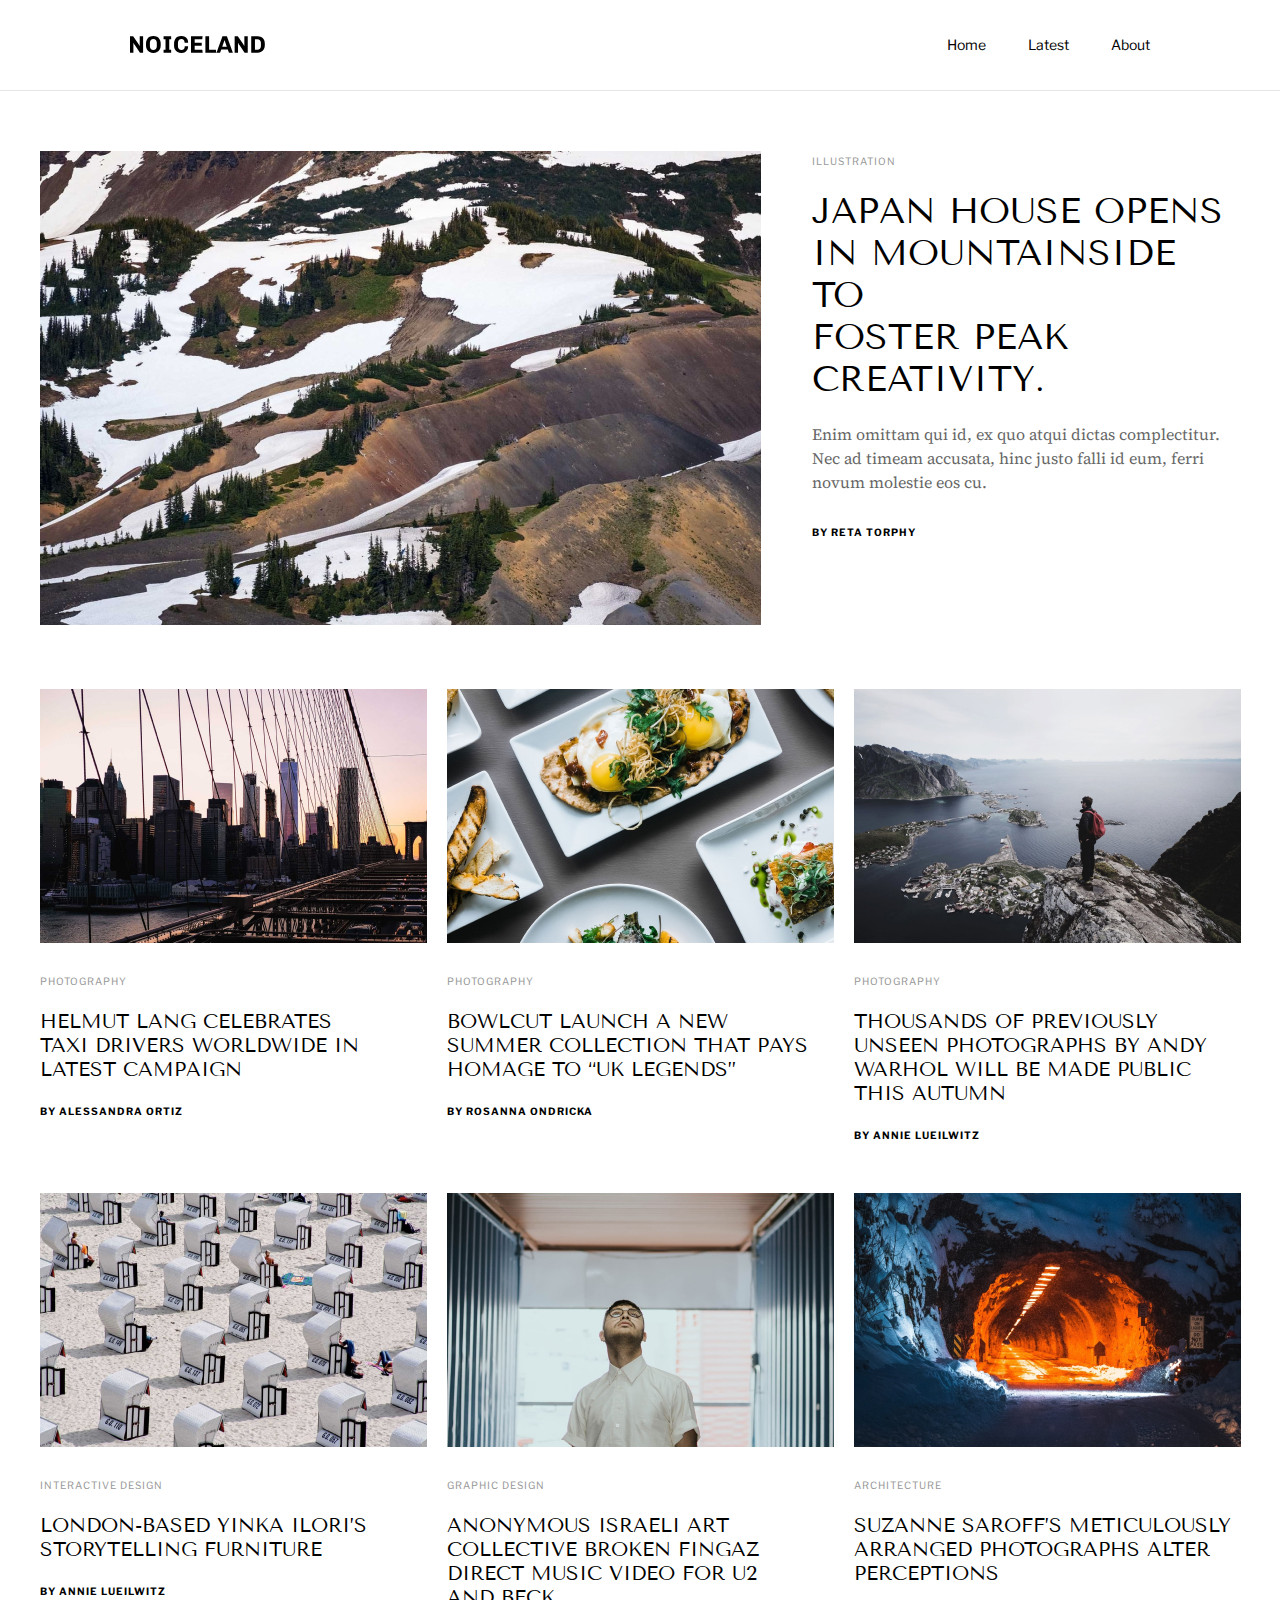
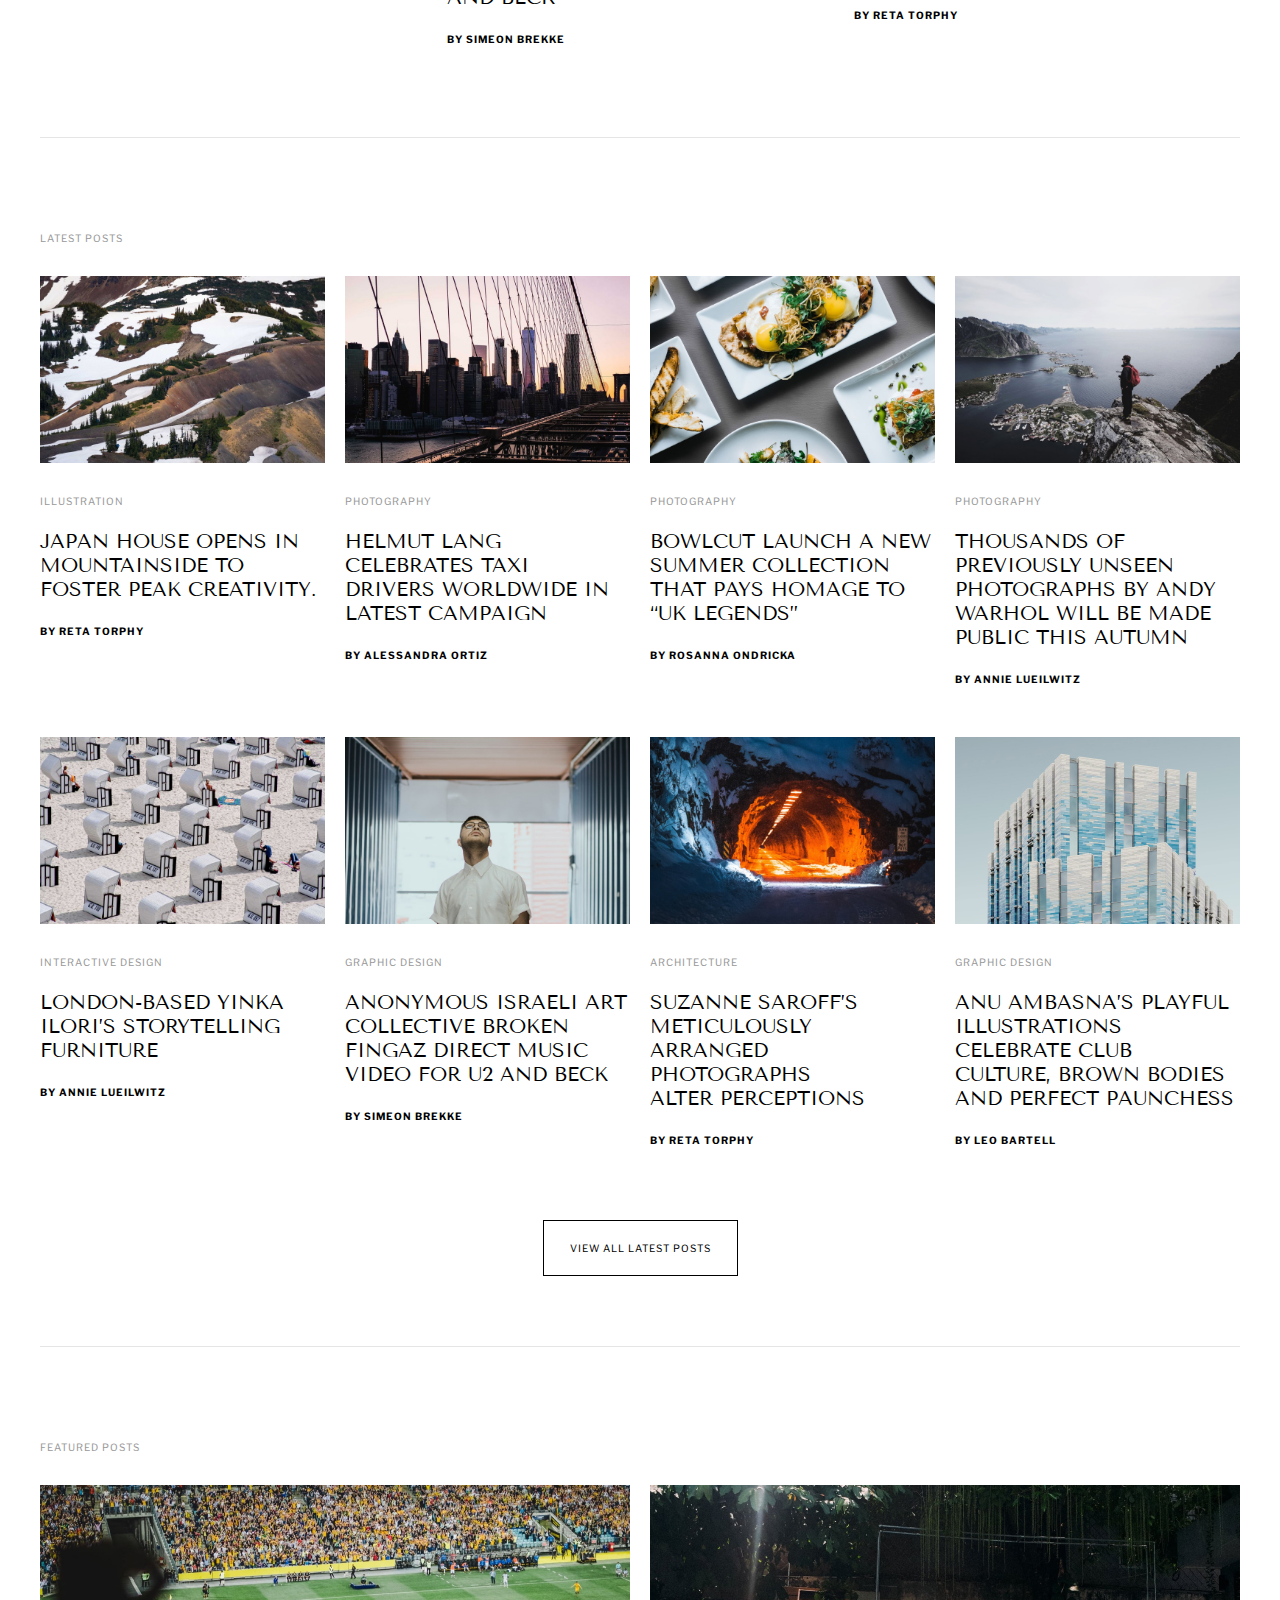
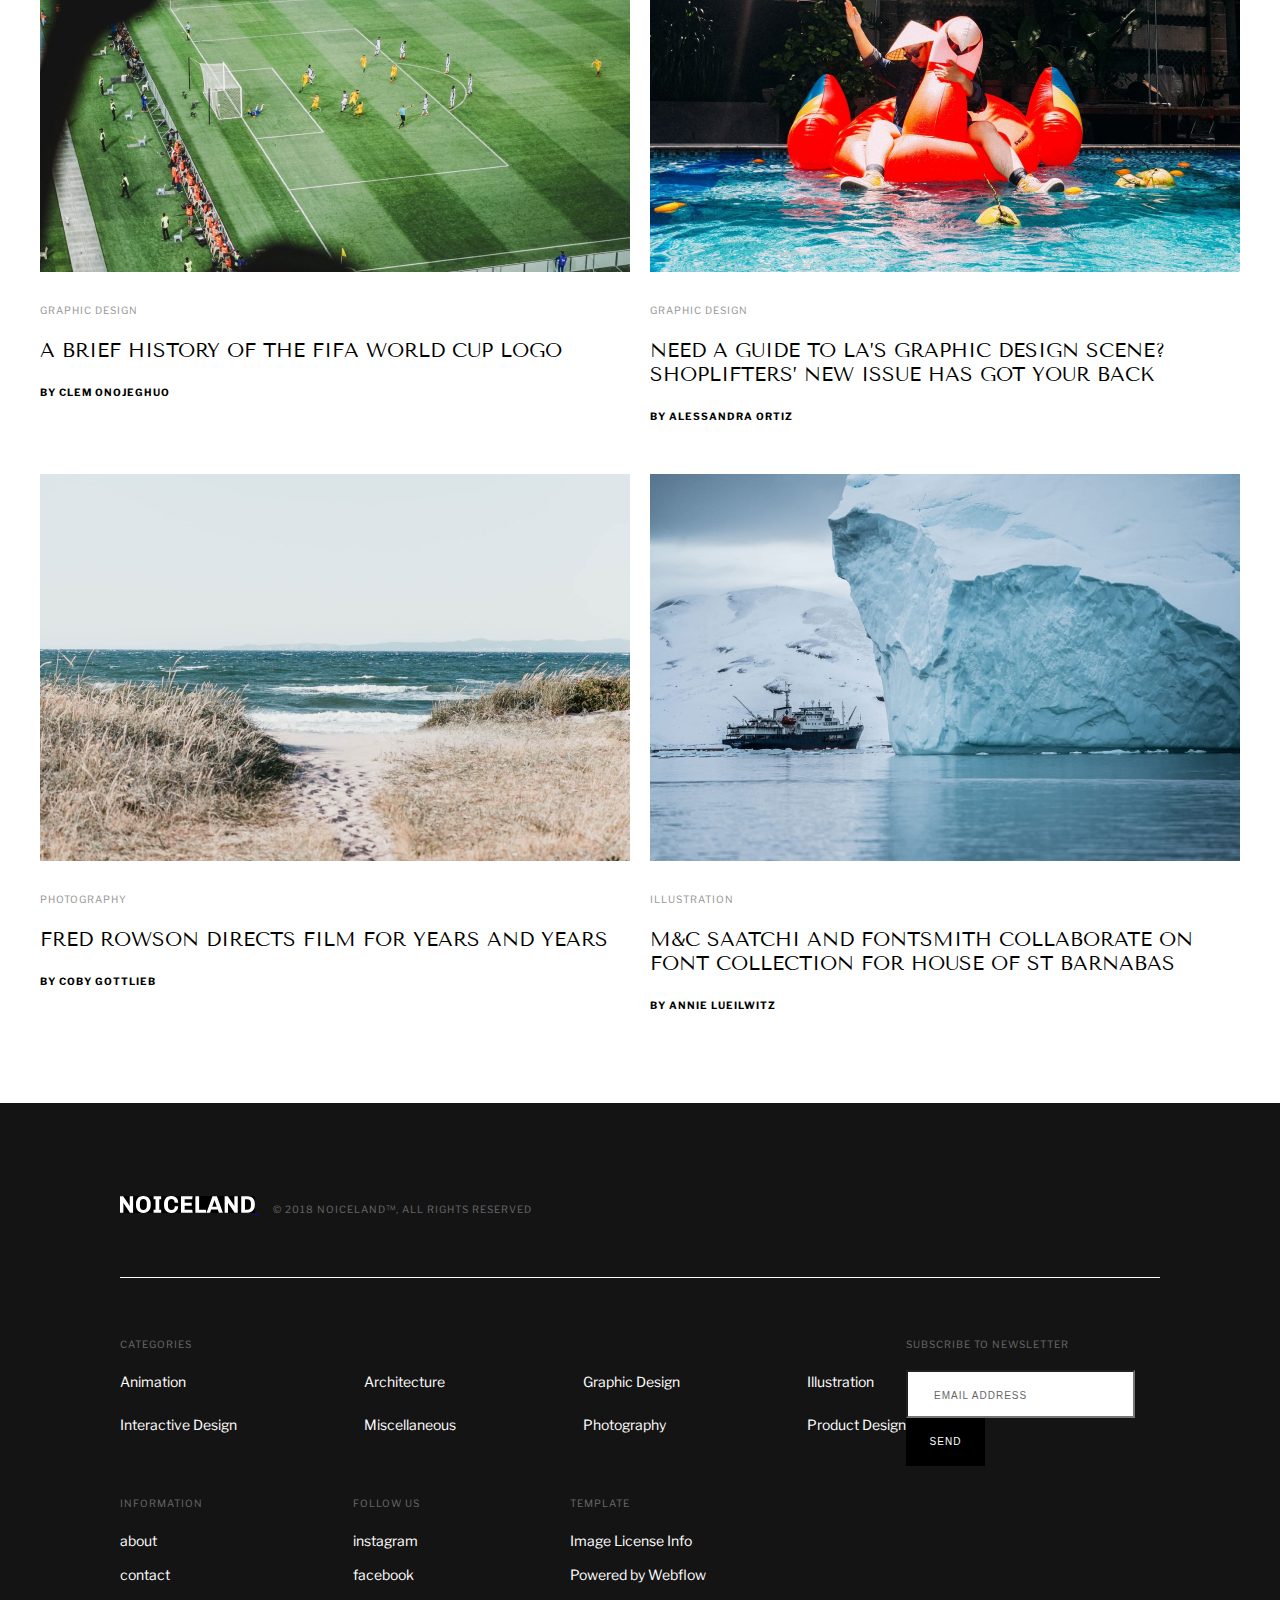
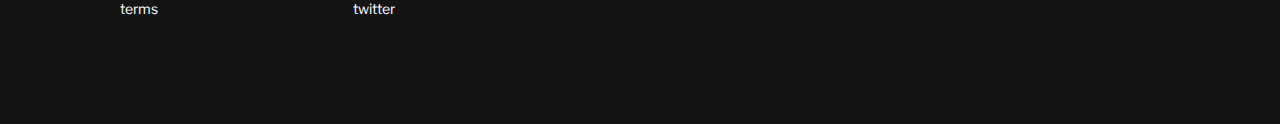
==== DZ11_Noiseland/index.html @ 4c225fac "first_commit" ====
<!DOCTYPE html>
<html lang="en">

<head>
    <meta charset="UTF-8">
    <meta http-equiv="X-UA-Compatible" content="IE=edge">
    <meta name="viewport" content="width=device-width, initial-scale=1.0">
    <link rel="stylesheet" href="styles.css">
    <link rel="icon" href="img/favicon.png" type="image/x icon">
    <title>Noiceland</title>
</head>

<body>
    <div class="container">
        <div class="header">
            <div class="logo">
                <a href="#">
                    <svg width="135" height="17" viewBox="0 0 135 17" fill="none" xmlns="http://www.w3.org/2000/svg">
                        <path d="M1585 -37H-295V5087H1585V-37Z" fill="white" />
                        <mask id="mask0_1_8" style="mask-type:alpha" maskUnits="userSpaceOnUse" x="0" y="-7" width="136"
                            height="30">
                            <path d="M136 -7H0V23H136V-7Z" fill="white" />
                        </mask>
                        <g mask="url(#mask0_1_8)">
                            <path id="color" fill-rule="evenodd" clip-rule="evenodd"
                                d="M4.8 9.12C4.624 8.864 4.384 8.484 4.08 7.98C3.776 7.476 3.576 7.144 3.48 6.984L3.384 7.056V16.704H0V0.24H3.144L8.328 7.872L9.048 9C9.304 9.448 9.504 9.776 9.648 9.984L9.72 9.912V0.24H13.104V16.704H9.96L4.8 9.12ZM30.696 9.648C30.696 11.152 30.368 12.456 29.712 13.56C29.056 14.664 28.172 15.504 27.06 16.08C25.948 16.656 24.712 16.944 23.352 16.944C21.992 16.944 20.756 16.656 19.644 16.08C18.532 15.504 17.648 14.664 16.992 13.56C16.336 12.456 16.008 11.152 16.008 9.648V7.296C16.008 5.79199 16.336 4.48801 16.992 3.384C17.648 2.27999 18.532 1.44 19.644 0.864C20.756 0.287997 21.992 0 23.352 0C24.712 0 25.948 0.287997 27.06 0.864C28.172 1.44 29.056 2.27999 29.712 3.384C30.368 4.48801 30.696 5.79199 30.696 7.296V9.648ZM26.808 6.768C26.808 5.55199 26.488 4.612 25.848 3.948C25.208 3.284 24.376 2.952 23.352 2.952C22.328 2.952 21.496 3.284 20.856 3.948C20.216 4.612 19.896 5.55199 19.896 6.768V10.176C19.896 11.392 20.216 12.332 20.856 12.996C21.496 13.66 22.328 13.992 23.352 13.992C24.376 13.992 25.208 13.66 25.848 12.996C26.488 12.332 26.808 11.392 26.808 10.176V6.768ZM33.576 0.24H41.16V3.192H39.24V13.752H41.16V16.704H33.576V13.752H35.52V3.192H33.576V0.24ZM47.952 10.176C47.952 11.392 48.28 12.332 48.936 12.996C49.592 13.66 50.424 13.992 51.432 13.992C52.568 13.992 53.408 13.684 53.952 13.068C54.496 12.452 54.768 11.504 54.768 10.224H58.152C58.152 11.632 57.868 12.844 57.3 13.86C56.732 14.876 55.952 15.644 54.96 16.164C53.968 16.684 52.848 16.944 51.6 16.944H51.264C49.888 16.944 48.656 16.664 47.568 16.104C46.48 15.544 45.624 14.716 45 13.62C44.376 12.524 44.064 11.2 44.064 9.648V7.296C44.064 5.79199 44.376 4.48801 45 3.384C45.624 2.27999 46.476 1.44 47.556 0.864C48.636 0.287997 49.84 0 51.168 0H51.504C52.784 0 53.924 0.251998 54.924 0.756C55.924 1.26 56.712 2.02 57.288 3.036C57.864 4.05201 58.152 5.29599 58.152 6.768H54.624C54.624 5.51999 54.348 4.572 53.796 3.924C53.244 3.276 52.448 2.952 51.408 2.952C50.4 2.952 49.572 3.284 48.924 3.948C48.276 4.612 47.952 5.55199 47.952 6.768V10.176ZM61.032 16.704V0.24H72.624L72.216 3.192H64.68V6.792H71.712V9.744H64.68V13.752H72.288L72.696 16.704H61.032ZM75.384 16.704V0.24H79.104V13.632H85.872L86.28 16.704H75.384ZM97.776 13.464H91.224L90.072 16.704H86.496L92.472 0.24H96.888L102.864 16.704H98.976L97.776 13.464ZM92.232 10.656H96.792C96.184 8.84799 95.448 6.69601 94.584 4.2H94.464L92.232 10.656ZM109.44 9.12C109.264 8.864 109.024 8.484 108.72 7.98C108.416 7.476 108.216 7.144 108.12 6.984L108.024 7.056V16.704H104.64V0.24H107.784L112.968 7.872L113.688 9C113.944 9.448 114.144 9.776 114.288 9.984L114.36 9.912V0.24H117.744V16.704H114.6L109.44 9.12ZM127.464 0.24C128.824 0.24 130.06 0.527997 131.172 1.104C132.284 1.68 133.168 2.51999 133.824 3.624C134.48 4.728 134.808 6.03199 134.808 7.536V9.408C134.808 10.912 134.48 12.216 133.824 13.32C133.168 14.424 132.284 15.264 131.172 15.84C130.06 16.416 128.824 16.704 127.464 16.704H121.224V0.24H127.464ZM124.944 13.752H127.464C128.488 13.752 129.32 13.42 129.96 12.756C130.6 12.092 130.92 11.152 130.92 9.936V7.008C130.92 5.79199 130.6 4.852 129.96 4.188C129.32 3.524 128.488 3.192 127.464 3.192H124.944V13.752Z"
                                fill="black" />
                        </g>
                    </svg>
                </a>
            </div>
            <nav class="navigation">
                <ul>
                    <li><a href="#">Home</a></li>
                    <li><a href="#">Latest</a></li>
                    <li><a href="#">About</a></li>

                </ul>
            </nav>
        </div>
        <div class="content">
            <div class="japan_house">
                <a href="#">
                    <img src="img/japan.jpg" width="721" height="474" alt="&#128556;">
                </a>
                <div class="japan_content">
                    <span class="head">Illustration</span>
                    <a href="#">
                        <h1>
                            <a href="#">
                                Japan House opens <br>
                                in mountainside to<br>
                                foster peak<br>
                                creativity.
                            </a>
                        </h1>
                        <p>Enim omittam qui id, ex quo atqui dictas complectitur.<br>
                            Nec ad timeam accusata, hinc justo falli id eum, ferri<br>
                            novum molestie eos cu.
                        </p>
                        <span class="foot">By Reta Torphy</span>
                </div>
            </div>
            <div class="now_posts">
                <a href="#">
                    <div class="post">
                        <img src="img/helmut_lang.jpg" width="387" height="254" alt="&#128556;">
                        <span class="head">Photography</span>
                        <p>
                            Helmut Lang celebrates<br>
                            taxi drivers worldwide in<br>
                            latest campaign
                        </p>
                        <span class="foot">By Alessandra Ortiz</span>
                    </div>
                </a>
                <a href="#">
                    <div class="post">
                        <img src="img/bowlcut.jpg" width="387" height="254" alt="&#128556;">
                        <span class="head">Photography</span>
                        <p>
                            Bowlcut launch a new<br>
                            summer collection that pays<br>
                            homage to “UK legends”
                        </p>
                        <span class="foot">By Rosanna Ondricka</span>
                    </div>
                </a>
                <a href="#">
                    <div class="post">
                        <img src="img/thousands.jpg" width="387" height="254" alt="&#128556;">
                        <span class="head">Photography</span>
                        <p>
                            Thousands of previously<br>
                            unseen photographs by Andy<br>
                            Warhol will be made public<br>
                            this Autumn
                        </p>
                        <span class="foot">By Annie Lueilwitz</span>
                    </div>
                </a>
                <a href="#">
                    <div class="post">
                        <img src="img/london_based.jpg" width="387" height="254" alt="&#128556;">
                        <span class="head">Interactive Design</span>
                        <p>
                            London-based Yinka Ilori’s<br>
                            storytelling furniture
                        </p>
                        <span class="foot">By Annie Lueilwitz</span>
                    </div>
                </a>
                <a href="#">
                    <div class="post">
                        <img src="img/anonymous.jpg" width="387" height="254" alt="&#128556;">
                        <span class="head">Graphic Design</span>
                        <p>
                            Anonymous Israeli art<br>
                            collective Broken Fingaz<br>
                            direct music video for U2<br>
                            and Beck
                        </p>
                        <span class="foot">By Simeon Brekke</span>
                    </div>
                </a>
                <a href="#">
                    <div class="post">
                        <img src="img/suzanne.jpg" width="387" height="254" alt="&#128556;">
                        <span class="head">Architecture</span>
                        <p>
                            Suzanne Saroff’s meticulously<br>
                            arranged photographs alter<br>
                            perceptions
                        </p>
                        <span class="foot">By Reta Torphy</span>
                    </div>
                </a>
            </div>
            <div class="late_posts">
                <span class="head">latest posts</span>
                <div class="late_content">
                    <a href="#">
                        <div class="post">
                            <img src="img/japan.jpg" width="285" height="187" alt="&#128556;">
                            <span class="head">Illustration</span>
                            <p>
                                Japan House opens in<br>
                                mountainside to<br>
                                foster peak creativity.
                            </p>
                            <span class="foot">By Reta Torphy</span>
                        </div>
                    </a>
                    <a href="#">
                        <div class="post">
                            <img src="img/helmut_lang.jpg" width="285" height="187" alt="&#128556;">
                            <span class="head">Photography</span>
                            <p>
                                Helmut Lang<br>
                                celebrates taxi<br>
                                drivers worldwide in<br>
                                latest campaign
                            </p>
                            <span class="foot">By Alessandra Ortiz</span>
                        </div>
                    </a>
                    <a href="#">
                        <div class="post">
                            <img src="img/bowlcut.jpg" width="285" height="187" alt="&#128556;">
                            <span class="head">Photography</span>
                            <p>
                                Bowlcut launch a new<br>
                                summer collection<br>
                                that pays homage to<br>
                                “UK legends”
                            </p>
                            <span class="foot">By Rosanna Ondricka</span>
                        </div>
                    </a>
                    <a href="#">
                        <div class="post">
                            <img src="img/thousands.jpg" width="285" height="187" alt="&#128556;">
                            <span class="head">Photography</span>
                            <p>
                                Thousands of<br>
                                previously unseen<br>
                                photographs by Andy<br>
                                Warhol will be made<br>
                                public this Autumn
                            </p>
                            <span class="foot">By Annie Lueilwitz</span>
                        </div>
                    </a>
                    <a href="#">
                        <div class="post">
                            <img src="img/london_based.jpg" width="285" height="187" alt="&#128556;">
                            <span class="head">Interactive Design</span>
                            <p>
                                London-based Yinka<br>
                                Ilori’s storytelling<br>
                                furniture
                            </p>
                            <span class="foot">By Annie Lueilwitz</span>
                        </div>
                    </a>
                    <a href="#">
                        <div class="post">
                            <img src="img/anonymous.jpg" width="285" height="187" alt="&#128556;">
                            <span class="head">Graphic Design</span>
                            <p>
                                Anonymous Israeli art<br>
                                collective Broken<br>
                                Fingaz direct music<br>
                                video for U2 and Beck
                            </p>
                            <span class="foot">By Simeon Brekke</span>
                        </div>
                    </a>
                    <a href="#">
                        <div class="post">
                            <img src="img/suzanne.jpg" width="285" height="187" alt="&#128556;">
                            <span class="head">Architecture</span>
                            <p>
                                Suzanne Saroff’s<br>
                                meticulously<br>
                                arranged<br>
                                photographs<br>
                                alter perceptions
                            </p>
                            <span class="foot">By Reta Torphy</span>
                        </div>
                    </a>
                    <a href="#">
                        <div class="post">
                            <img src="img/anu.jpg" width="285" height="187" alt="&#128556;">
                            <span class="head">Graphic Design</span>
                            <p>
                                Anu Ambasna’s playful<br>
                                illustrations<br>
                                celebrate club<br>
                                culture, brown bodies<br>
                                and perfect paunchess
                            </p>
                            <span class="foot">By Leo Bartell</span>
                        </div>
                    </a>
                </div>
                <div class="all_late">
                    <a href="#">view all latest posts</a>
                </div>
            </div>
            <div class="featured_posts">
                <span class="head">featured posts</span>
                <div class="featured_content">
                    <a href="#">
                        <div class="post">
                            <img src="img/brief.jpg" width="590" height="387" alt="&#128556;">
                            <span class="head">Graphic Design</span>
                            <p>
                                A Brief History of the FIFA World Cup Logo
                            </p>
                            <span class="foot">By Clem Onojeghuo</span>
                        </div>
                    </a>
                    <a href="#">
                        <div class="post">
                            <img src="img/need_a_guide.jpg" width="590" height="387" alt="&#128556;">
                            <span class="head">Graphic Design</span>
                            <p>
                                Need a guide to LA’s graphic design scene?<br>
                                Shoplifters’ new issue has got your back
                            </p>
                            <span class="foot">By Alessandra Ortiz</span>
                        </div>
                    </a>
                    <a href="#">
                        <div class="post">
                            <img src="img/fred.jpg" width="590" height="387" alt="&#128556;">
                            <span class="head">Photography</span>
                            <p>
                                Fred Rowson directs film for Years and Years
                            </p>
                            <span class="foot">By Coby Gottlieb</span>
                        </div>
                    </a>
                    <a href="#">
                        <div class="post">
                            <img src="img/m&s.jpg" width="590" height="387" alt="&#128556;">
                            <span class="head">Illustration</span>
                            <p>
                                M&C Saatchi and Fontsmith collaborate on<br>
                                font collection for House of St Barnabas
                            </p>
                            <span class="foot">By Annie Lueilwitz</span>
                        </div>
                    </a>
                </div>
            </div>
        </div>
        <div class="footer">
            <div class="foot_logo">
                <a href="#">
                    <svg width="135" height="17" viewBox="0 0 135 17" fill="none" xmlns="http://www.w3.org/2000/svg">
                        <path d="M1585 -37H-295V5087H1585V-37Z" fill="black" />
                        <mask id="mask0_1_8" style="mask-type:alpha" maskUnits="userSpaceOnUse" x="0" y="-7" width="136"
                            height="30">
                            <path d="M136 -7H0V23H136V-7Z" fill="black" />
                        </mask>
                        <g mask="url(#mask0_1_8)">
                            <path id="color_foot" fill-rule="evenodd" clip-rule="evenodd"
                                d="M4.8 9.12C4.624 8.864 4.384 8.484 4.08 7.98C3.776 7.476 3.576 7.144 3.48 6.984L3.384 7.056V16.704H0V0.24H3.144L8.328 7.872L9.048 9C9.304 9.448 9.504 9.776 9.648 9.984L9.72 9.912V0.24H13.104V16.704H9.96L4.8 9.12ZM30.696 9.648C30.696 11.152 30.368 12.456 29.712 13.56C29.056 14.664 28.172 15.504 27.06 16.08C25.948 16.656 24.712 16.944 23.352 16.944C21.992 16.944 20.756 16.656 19.644 16.08C18.532 15.504 17.648 14.664 16.992 13.56C16.336 12.456 16.008 11.152 16.008 9.648V7.296C16.008 5.79199 16.336 4.48801 16.992 3.384C17.648 2.27999 18.532 1.44 19.644 0.864C20.756 0.287997 21.992 0 23.352 0C24.712 0 25.948 0.287997 27.06 0.864C28.172 1.44 29.056 2.27999 29.712 3.384C30.368 4.48801 30.696 5.79199 30.696 7.296V9.648ZM26.808 6.768C26.808 5.55199 26.488 4.612 25.848 3.948C25.208 3.284 24.376 2.952 23.352 2.952C22.328 2.952 21.496 3.284 20.856 3.948C20.216 4.612 19.896 5.55199 19.896 6.768V10.176C19.896 11.392 20.216 12.332 20.856 12.996C21.496 13.66 22.328 13.992 23.352 13.992C24.376 13.992 25.208 13.66 25.848 12.996C26.488 12.332 26.808 11.392 26.808 10.176V6.768ZM33.576 0.24H41.16V3.192H39.24V13.752H41.16V16.704H33.576V13.752H35.52V3.192H33.576V0.24ZM47.952 10.176C47.952 11.392 48.28 12.332 48.936 12.996C49.592 13.66 50.424 13.992 51.432 13.992C52.568 13.992 53.408 13.684 53.952 13.068C54.496 12.452 54.768 11.504 54.768 10.224H58.152C58.152 11.632 57.868 12.844 57.3 13.86C56.732 14.876 55.952 15.644 54.96 16.164C53.968 16.684 52.848 16.944 51.6 16.944H51.264C49.888 16.944 48.656 16.664 47.568 16.104C46.48 15.544 45.624 14.716 45 13.62C44.376 12.524 44.064 11.2 44.064 9.648V7.296C44.064 5.79199 44.376 4.48801 45 3.384C45.624 2.27999 46.476 1.44 47.556 0.864C48.636 0.287997 49.84 0 51.168 0H51.504C52.784 0 53.924 0.251998 54.924 0.756C55.924 1.26 56.712 2.02 57.288 3.036C57.864 4.05201 58.152 5.29599 58.152 6.768H54.624C54.624 5.51999 54.348 4.572 53.796 3.924C53.244 3.276 52.448 2.952 51.408 2.952C50.4 2.952 49.572 3.284 48.924 3.948C48.276 4.612 47.952 5.55199 47.952 6.768V10.176ZM61.032 16.704V0.24H72.624L72.216 3.192H64.68V6.792H71.712V9.744H64.68V13.752H72.288L72.696 16.704H61.032ZM75.384 16.704V0.24H79.104V13.632H85.872L86.28 16.704H75.384ZM97.776 13.464H91.224L90.072 16.704H86.496L92.472 0.24H96.888L102.864 16.704H98.976L97.776 13.464ZM92.232 10.656H96.792C96.184 8.84799 95.448 6.69601 94.584 4.2H94.464L92.232 10.656ZM109.44 9.12C109.264 8.864 109.024 8.484 108.72 7.98C108.416 7.476 108.216 7.144 108.12 6.984L108.024 7.056V16.704H104.64V0.24H107.784L112.968 7.872L113.688 9C113.944 9.448 114.144 9.776 114.288 9.984L114.36 9.912V0.24H117.744V16.704H114.6L109.44 9.12ZM127.464 0.24C128.824 0.24 130.06 0.527997 131.172 1.104C132.284 1.68 133.168 2.51999 133.824 3.624C134.48 4.728 134.808 6.03199 134.808 7.536V9.408C134.808 10.912 134.48 12.216 133.824 13.32C133.168 14.424 132.284 15.264 131.172 15.84C130.06 16.416 128.824 16.704 127.464 16.704H121.224V0.24H127.464ZM124.944 13.752H127.464C128.488 13.752 129.32 13.42 129.96 12.756C130.6 12.092 130.92 11.152 130.92 9.936V7.008C130.92 5.79199 130.6 4.852 129.96 4.188C129.32 3.524 128.488 3.192 127.464 3.192H124.944V13.752Z"
                                fill="white" />
                        </g>
                    </svg>
                </a>
                <span>© 2018 Noiceland™, all rights reserved</span>
            </div>
            <nav class="navigation_foot">
                <div class="menu">
                    <div class="main_menu">
                        <p>Categories</p>
                        <ul>
                            <li>
                                <a href="#">Animation</a><br>
                                <a href="#">Interactive Design</a>
                            </li>
                            <li>
                                <a href="#">Architecture</a><br>
                                <a href="#">Miscellaneous</a>
                            </li>
                            <li>
                                <a href="#">Graphic Design</a><br>
                                <a href="#">Photography</a>
                            </li>
                            <li>
                                <a href="#">Illustration</a><br>
                                <a href="#">Product Design</a>
                            </li>
                        </ul>
                    </div>
                    <div class="dop_menu">
                        <ul>
                            <p>Information</p>
                            <li><a href="#">about</a></li>
                            <li><a href="#">contact</a></li>
                            <li><a href="#">terms</a></li>
                        </ul>
                        <ul>
                            <p>follow us</p>
                            <li><a href="#">instagram</a></li>
                            <li><a href="#">facebook</a></li>
                            <li><a href="#">twitter</a></li>
                        </ul>
                        <ul>
                            <p>Template</p>
                            <li><a href="#">Image License Info</a></li>
                            <li><a href="#">Powered by Webflow</a></li>
                        </ul>
                    </div>
                </div>
                <div class="subscribe">
                    <p>Subscribe to newsletter</p>
                    <input type="text" name="email" type="email" placeholder="email address">
                    <button>send</button>
                </div>
            </nav>
        </div>
    </div>

</body>

</html>
---- DZ11_Noiseland/styles.css ----
@import url('https://fonts.googleapis.com/css2?family=Libre+Franklin:ital,wght@0,100;0,200;0,300;0,500;0,600;0,700;0,800;0,900;1,100;1,200;1,300;1,400;1,600;1,700;1,800;1,900&family=Source+Serif+Pro:wght@200;300;400;600;700;900&family=Tenor+Sans&display=swap');

html,
body {
    margin: 0px;
    padding: 0px;
    box-sizing: border-box;
   
}
.container {
    max-width: 1440px;
    margin: 0px auto;
    background: #FFFFFF;
}
.header {
    max-height: 90px;
    margin: 0px;
    padding: 0px 130px;
    display: flex;
    justify-content: space-between;
    border-bottom: solid #E5E5E5 1px;
}
.logo {
    padding: 0px;
    margin: 36px 0px;
}
.navigation>ul {
    width: 203px;
    display: flex;
    justify-content: space-between;
    list-style: none;
    padding: 0px;
    margin: 33px 0px;
}
.navigation a {
    text-decoration: none;
    font-family: 'Libre Franklin', sans-serif;
    font-weight: 400;
    font-size: 14px;
    line-height: 24px;
    color: #000000;

}
.navigation a:hover,
.logo a #color:hover {
    color: #535353;
    fill: #535353;
    text-decoration: underline;
    transition: all 300ms ease;
}
.logo a svg:hover{
    transform: scale(1.2);
    transition: all 300ms ease;

}
.content {
    max-width: 1200px;
    margin: 0px auto;
    padding: 0px 

}
.japan_house {
    padding: 0px;
    margin: 0px auto;
    display: flex;
    gap: 51px;
    justify-content: center;

    
}
.japan_house {
    padding: 60px 0px;
}
.content a:hover{
    transform: scale(1.02);
    opacity: 0.9;
    transition: all 300ms ease;

}
.head {
    font-family: 'Libre Franklin', sans-serif;
    font-weight: 400;
    font-size: 10px;
    line-height: 12px;
    letter-spacing: 1px;
    text-transform: uppercase;
    color: #999999;
    padding: 0px;
    margin: 0px;

}
.japan_content h1>a {
    font-family: 'Tenor Sans', sans-serif;
    font-weight: 400;
    font-size: 36px;
    line-height: 42px;
    text-transform: uppercase;
    color: #000000;
    text-decoration: none;
    margin: 18px 0px 27px;
    padding: 0px;

}

.japan_content a:hover,
.post p:hover {
    text-decoration: underline;
    color: #535353;
    transition: all 300ms ease;
}
.japan_content>p {
    font-family: 'Source Serif Pro', serif;
    font-weight: 400;
    font-size: 16px;
    line-height: 24px;
    color: #666666;
    padding: 0px;
    margin: 0px 0px 28px;
}
.foot {
    font-family: 'Libre Franklin', sans-serif;
    font-weight: 700;
    font-size: 10px;
    line-height: 12px; 
    letter-spacing: 1px;
    text-transform: uppercase;
    color: #000000;
}
.now_posts {
    padding: 0px 0px 90px;
    border-bottom: solid #E5E5E5 1px;    
    display: grid;
    grid-template-columns: 387px 387px 387px;
    grid-template-rows: min-content;
    column-gap: 20px;
    row-gap: 50px;
    justify-content: center;


}
.content a {
    text-decoration: none;
}

.post {
    margin: 0px;
    padding: 0px;
}
.post>img {
    padding: 0px;
    margin: 0px 0px 24px;
}
.post>p {
    font-family: 'Tenor Sans', sans-serif;
    font-weight: 400;
    font-size: 20px;
    line-height: 24px;
    text-transform: uppercase;
    color: #000000;

}
.late_posts {
    padding: 90px 0px;
    margin: 0px;
    border-bottom: solid #E5E5E5 1px;
}
.late_content {
    margin: 30px 0px 90px;
    padding: 0px;
    display: grid;
    grid-template-columns: 285px 285px 285px 285px;
    grid-template-rows: min-content;
    column-gap: 20px;
    row-gap: 50px;
    justify-content: center;

}
.all_late {
    width: max-content;
    padding: 0px;
    margin: 0px auto;
}
.all_late a {
    font-family: 'Libre Franklin', sans-serif;
    font-weight: 400;
    font-size: 10px;
    line-height: 12px;
    text-align: center;
    letter-spacing: 1px;
    text-decoration: none;
    text-transform: uppercase;
    color: #000000;
    padding: 21px 26px;
    background: #FFFFFF;
    border: 1px solid #000000;
    border-radius: 0px;

}
.all_late a:hover,
.all_late:hover {
    color: #FFFFFF;
    background: #000000;
    transform: scale(1.2);
    transition: all 300ms ease;
}
.featured_posts {
    margin: 0px;
    padding: 90px 0px;

}
.featured_content {
    margin: 30px 0px 0px;
    padding: 0px;
    display: grid;
    grid-template-columns: 590px 590px;
    grid-template-rows: min-content;
    column-gap: 20px;
    row-gap: 50px;
    justify-content: center;
}
.footer {
    background: #141414;
    margin: 0px;
    padding: 93px 120px;
    font-family: 'Libre Franklin', sans-serif;
}
.foot_logo {
    margin: 0px;
    padding: 0px 0px 60px;
    border-bottom: solid #FFFFFF 1px;
}
.foot_logo span {
    font-weight: 400;
    font-size: 10px;
    line-height: 12px;
    letter-spacing: 1px;
    text-transform: uppercase; 
    color: #666666;
    padding: 0px 0px 0px 15px;
    margin: 0px;

}
.navigation_foot {
    max-width: 1200px;
    display: flex;
    justify-content: space-between;
}
.navigation_foot p {
    font-weight: 400;
    font-size: 10px;
    line-height: 12px;
    letter-spacing: 1px;
    text-transform: uppercase;
    color: #666666;
    margin: 0px;
    padding: 60px 0px 20px;

}
.navigation_foot a {
    font-weight: 400;
    font-size: 14px;
    line-height: 24px;
    text-decoration: none;
    color: #FFFFFF;


}
.navigation_foot a:hover {
    text-decoration: underline;

}
.navigation_foot a:active {
    transform: scale(0.9);
}
.navigation_foot ul {
    list-style: none;
}
.main_menu ul {
    width: 786px;
    margin: 0px;
    padding: 0px;
    display: flex;
    justify-content: space-between;
    flex-wrap: wrap;
}
.main_menu li {
    display: flex;
    flex-direction: column;

}
.dop_menu {
    max-width: 586px;
    display: flex;
    justify-content: space-between;
}
.dop_menu ul {
    padding: 0px;
    margin: 0px;
}
.dop_menu li {
    padding: 0px 0px 10px;
}
.subscribe input {
    width: 221px;
    height: 42px;
    border-radius: 0px;
}
input::placeholder{
    font-weight: 400;
    font-size: 10px;
    line-height: 12px;
    letter-spacing: 1px;
    text-transform: uppercase;
    color: #666666;
    padding-left: 24px; 
}

.subscribe button {
    color: #FFFFFF;
    font-weight: 400;
    font-size: 10px;
    line-height: 12px;
    letter-spacing: 1px;
    text-transform: uppercase;
    width: 79px;
    height: 48px;
    background: #000000;
    border-radius: 0px;
    border: none;
    margin: 0px;
    
}
.subscribe button:hover {
    color: #000000;
    background-color: #FFFFFF;
    box-shadow: #999999 2px 2px 10px;
    transition: all 300ms ease; 
}
.subscribe button:active {
    transform: scale(0.9);
}
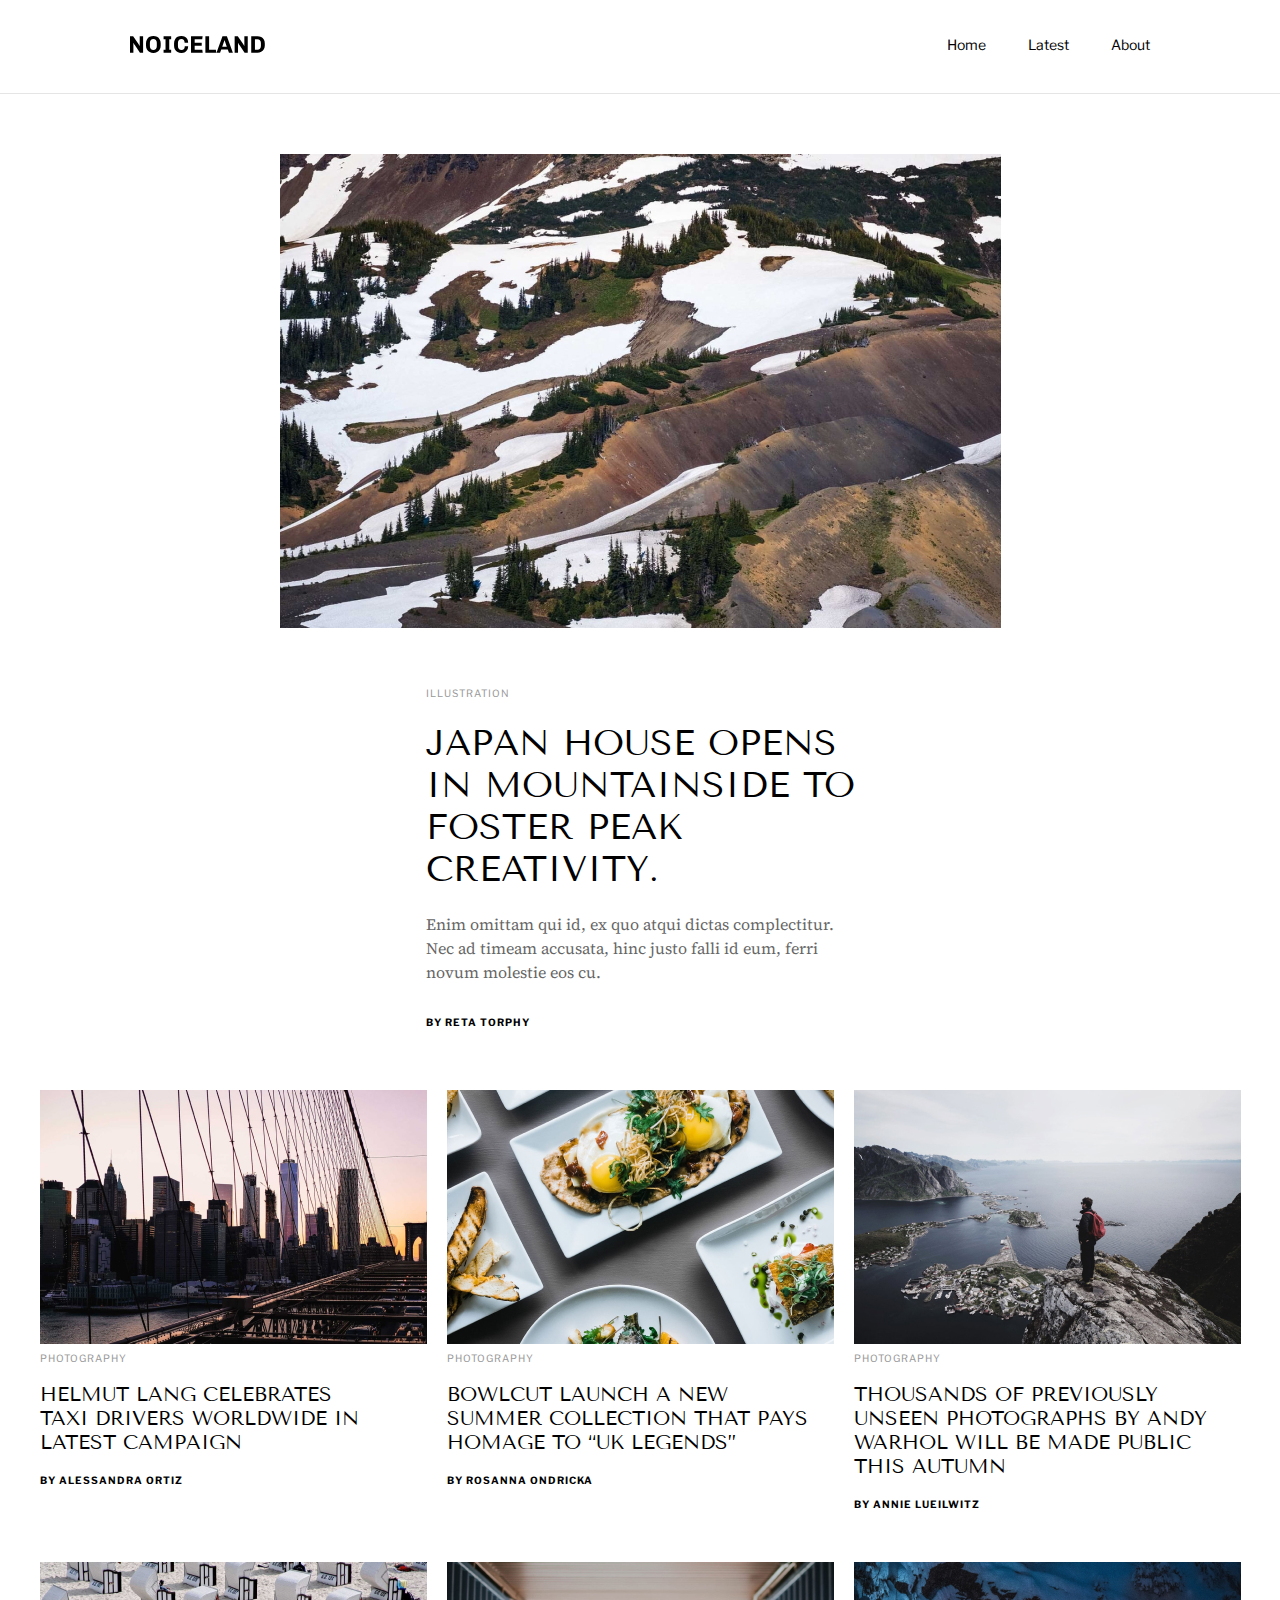
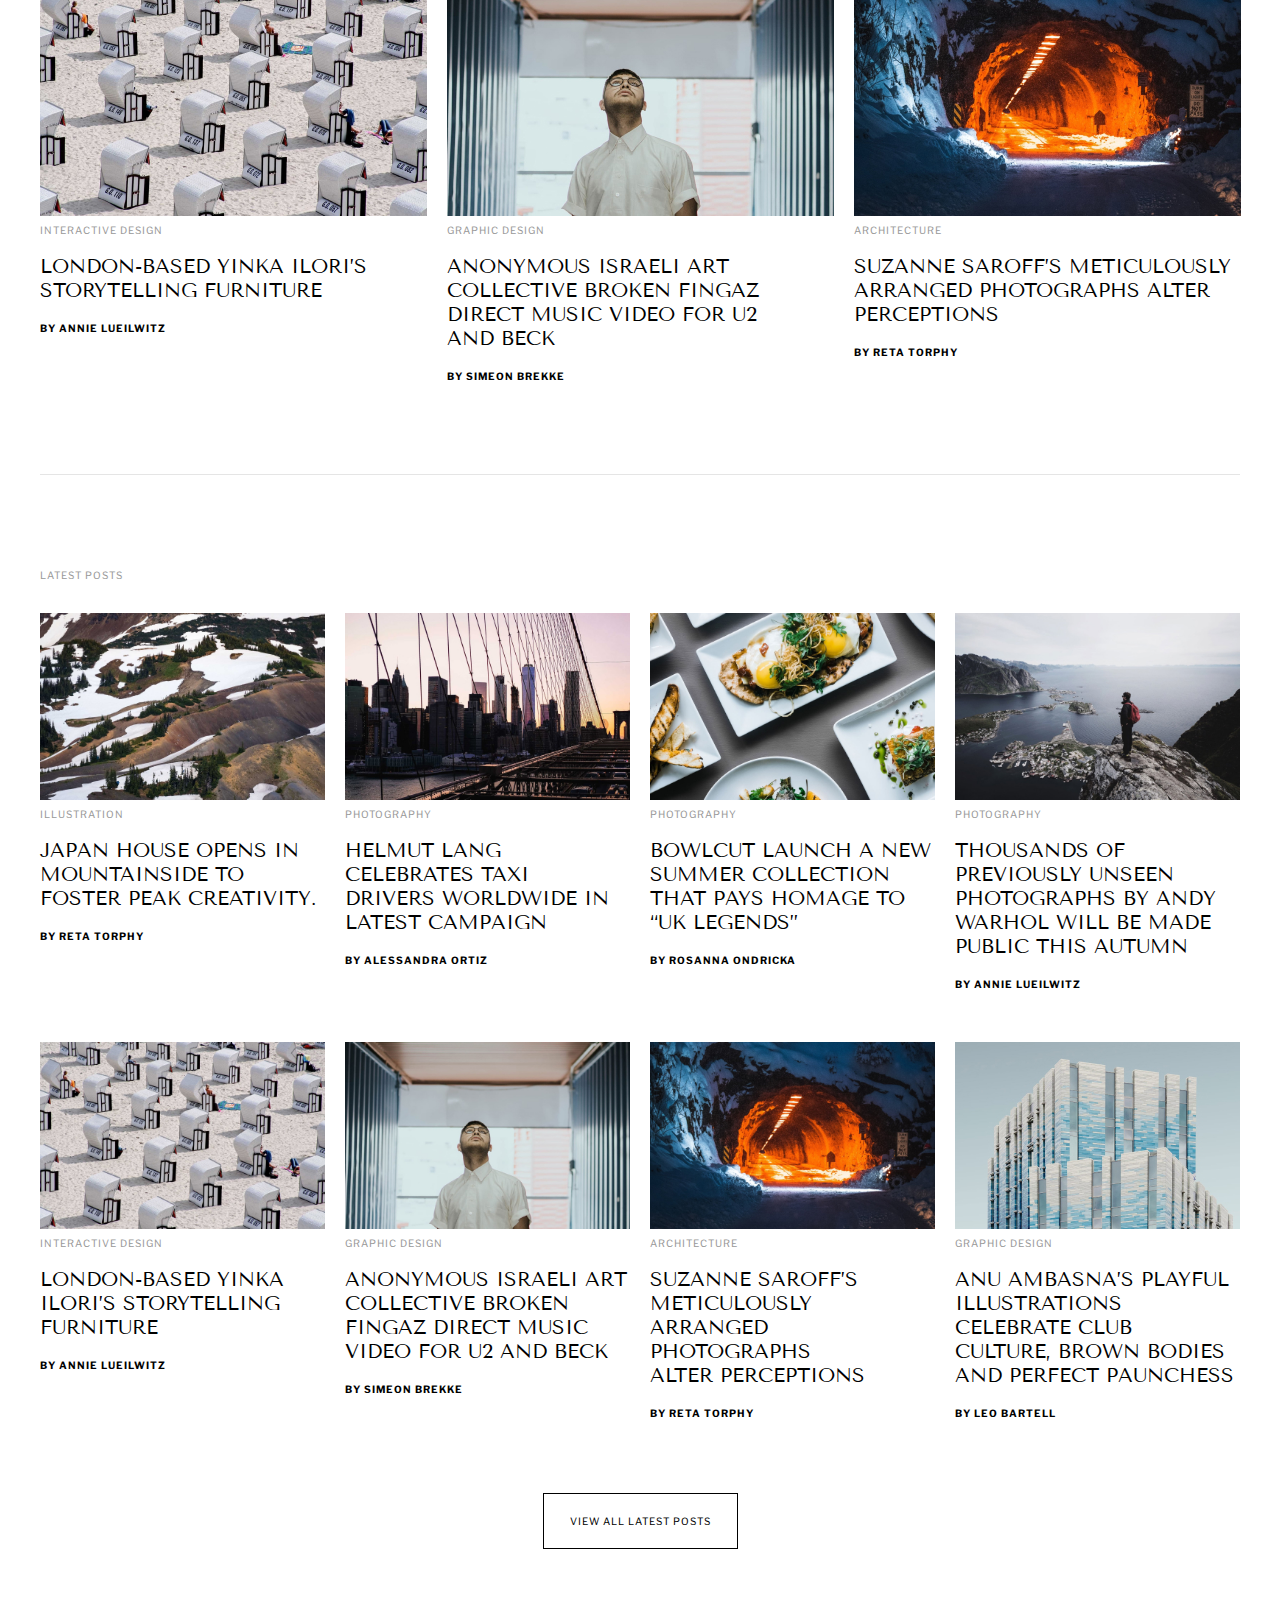
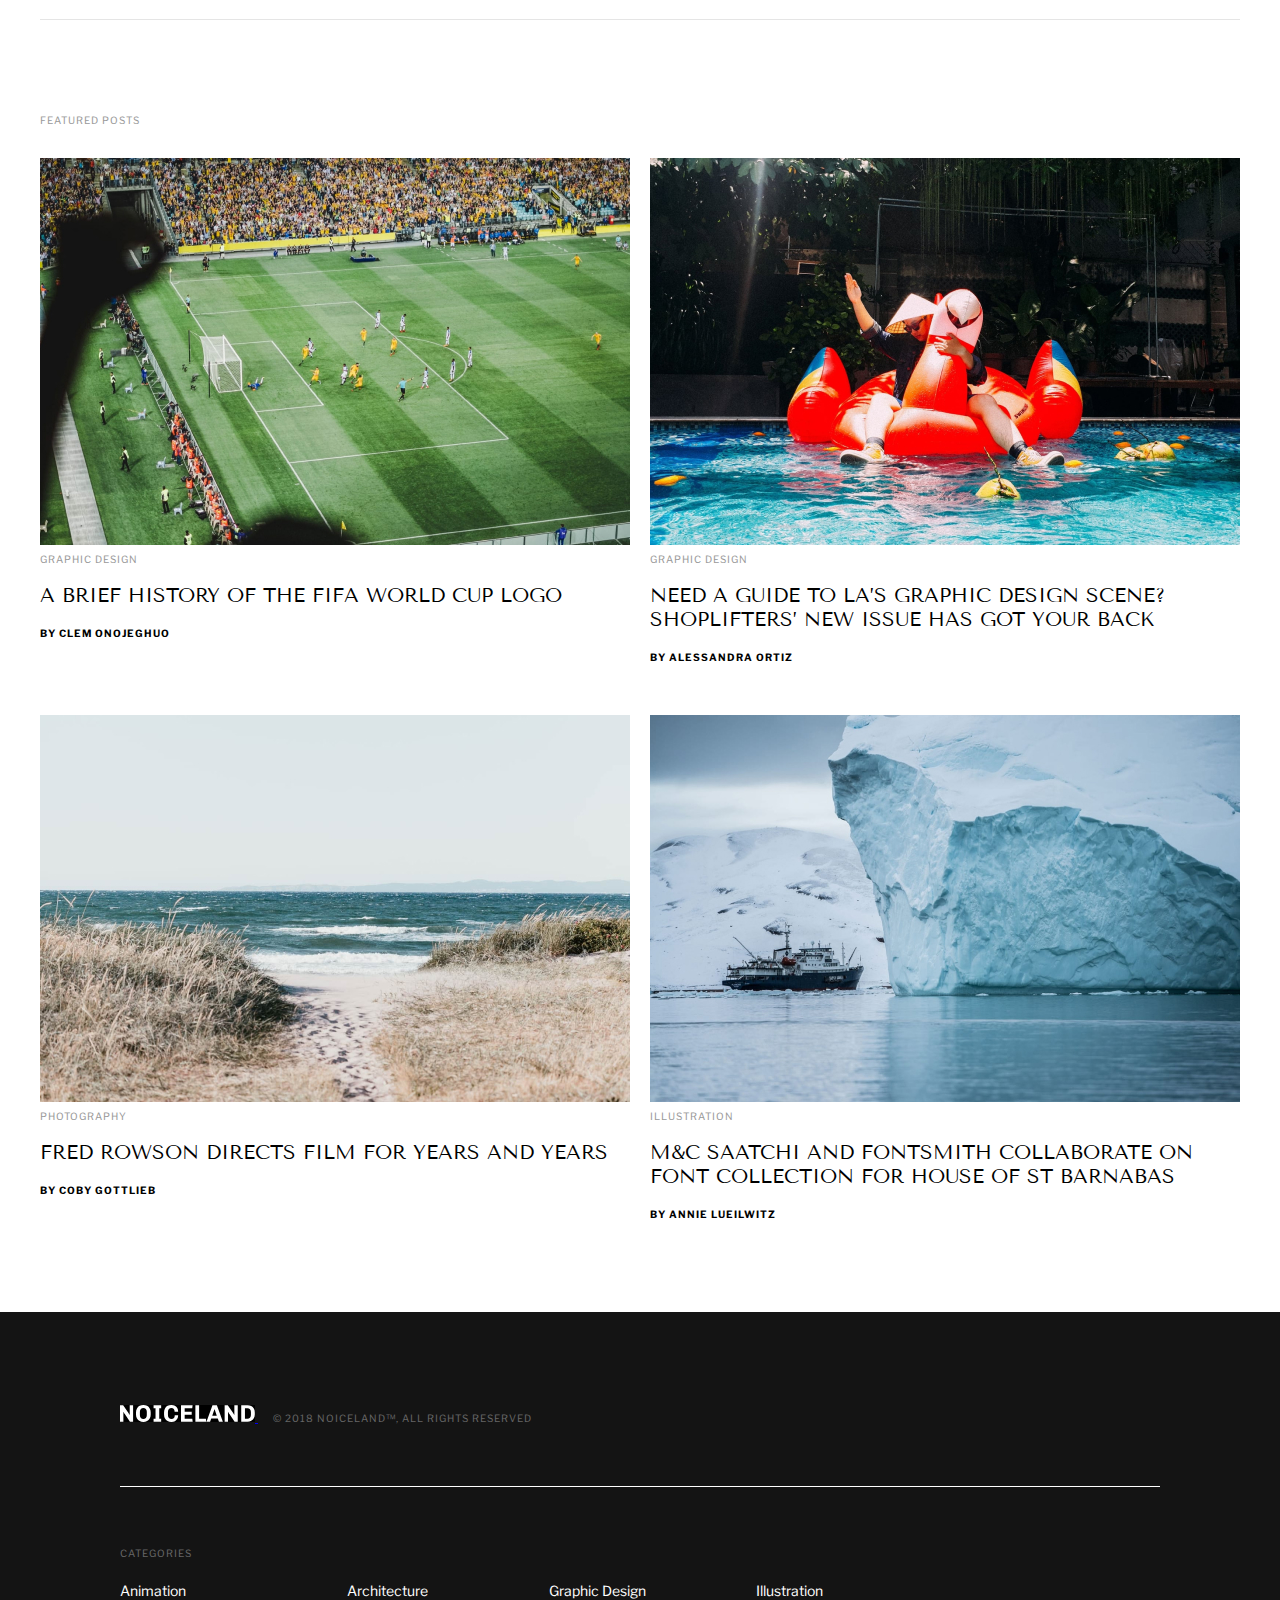
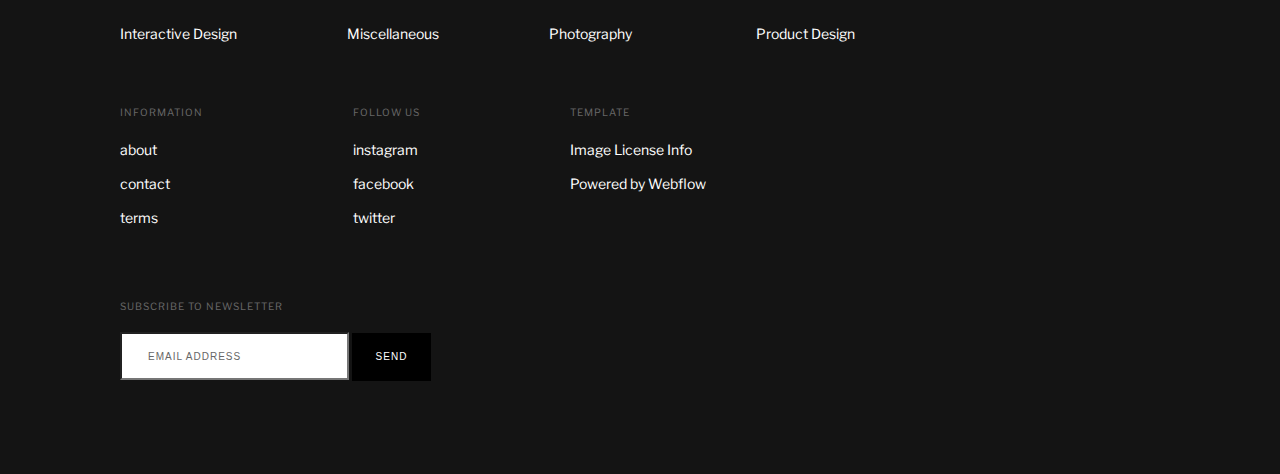
==== commit 1e16e352: "add responsive version & fixed links" ====
--- a/DZ11_Noiseland/index.html
+++ b/DZ11_Noiseland/index.html
@@ -39,15 +39,15 @@
             </nav>
         </div>
         <div class="content">
-            <div class="japan_house">
-                <a href="#">
-                    <img src="img/japan.jpg" width="721" height="474" alt="&#128556;">
-                </a>
-                <div class="japan_content">
-                    <span class="head">Illustration</span>
-                    <a href="#">
+            <div class="japan">
+                <div class="japan_house">
+                    <a href="#full_article">
+                        <img id="japan_img" src="img/japan.jpg" width="721" height="474" alt="&#128556;">
+                    </a>
+                    <div class="japan_content">
+                        <a href="categories" class="head">Illustration</a>
                         <h1>
-                            <a href="#">
+                            <a href="#full_article">
                                 Japan House opens <br>
                                 in mountainside to<br>
                                 foster peak<br>
@@ -58,242 +58,289 @@
                             Nec ad timeam accusata, hinc justo falli id eum, ferri<br>
                             novum molestie eos cu.
                         </p>
-                        <span class="foot">By Reta Torphy</span>
+                        <a href="#by_author" class="foot">By Reta Torphy</a>
+                    </div>
                 </div>
             </div>
             <div class="now_posts">
-                <a href="#">
-                    <div class="post">
-                        <img src="img/helmut_lang.jpg" width="387" height="254" alt="&#128556;">
-                        <span class="head">Photography</span>
-                        <p>
+                <div class="post">
+                    <a href="#full_article">
+                        <img id="now_img" src="img/helmut_lang.jpg" width="387" height="254" alt="&#128556;">
+                    </a>
+                    <a href="categories" class="head">Photography</a>
+                    <p>
+                        <a href="#full_article">
                             Helmut Lang celebrates<br>
                             taxi drivers worldwide in<br>
                             latest campaign
-                        </p>
-                        <span class="foot">By Alessandra Ortiz</span>
-                    </div>
-                </a>
-                <a href="#">
-                    <div class="post">
-                        <img src="img/bowlcut.jpg" width="387" height="254" alt="&#128556;">
-                        <span class="head">Photography</span>
-                        <p>
+                        </a>
+                    </p>
+                    <a href="#by_author" class="foot">By Alessandra Ortiz</a>
+                </div>
+
+                <div class="post">
+                    <a href="#full_article">
+                        <img id="now_img" src="img/bowlcut.jpg" width="387" height="254" alt="&#128556;">
+                    </a>
+                    <a href="categories" class="head">Photography</a>
+                    <p>
+                        <a href="#full_article">
                             Bowlcut launch a new<br>
                             summer collection that pays<br>
                             homage to “UK legends”
-                        </p>
-                        <span class="foot">By Rosanna Ondricka</span>
-                    </div>
-                </a>
-                <a href="#">
-                    <div class="post">
-                        <img src="img/thousands.jpg" width="387" height="254" alt="&#128556;">
-                        <span class="head">Photography</span>
-                        <p>
+                        </a>
+                    </p>
+                    <a href="#by_author" class="foot">By Rosanna Ondricka</a>
+                </div>
+
+                <div class="post">
+                    <a href="#full_article">
+                        <img id="now_img" src="img/thousands.jpg" width="387" height="254" alt="&#128556;">
+                    </a>
+                    <a href="categories" class="head">Photography</a>
+                    <p>
+                        <a href="#full_article">
                             Thousands of previously<br>
                             unseen photographs by Andy<br>
                             Warhol will be made public<br>
                             this Autumn
-                        </p>
-                        <span class="foot">By Annie Lueilwitz</span>
-                    </div>
-                </a>
-                <a href="#">
-                    <div class="post">
-                        <img src="img/london_based.jpg" width="387" height="254" alt="&#128556;">
-                        <span class="head">Interactive Design</span>
-                        <p>
+                        </a>
+                    </p>
+                    <a href="#by_author" class="foot">By Annie Lueilwitz</a>
+                </div>
+
+                <div class="post">
+                    <a href="#full_article">
+                        <img id="now_img" src="img/london_based.jpg" width="387" height="254" alt="&#128556;">
+                    </a>
+                    <a href="categories" class="head">Interactive Design</a>
+                    <p>
+                        <a href="#full_article">
                             London-based Yinka Ilori’s<br>
                             storytelling furniture
-                        </p>
-                        <span class="foot">By Annie Lueilwitz</span>
-                    </div>
-                </a>
-                <a href="#">
-                    <div class="post">
-                        <img src="img/anonymous.jpg" width="387" height="254" alt="&#128556;">
-                        <span class="head">Graphic Design</span>
-                        <p>
+                        </a>
+                    </p>
+                    <a href="#by_author" class="foot">By Annie Lueilwitz</a>
+                </div>
+
+                <div class="post">
+                    <a href="#full_article">
+                        <img id="now_img" src="img/anonymous.jpg" width="387" height="254" alt="&#128556;">
+                    </a>
+                    <a href="categories" class="head">Graphic Design</a>
+                    <p>
+                        <a href="#full_article">
                             Anonymous Israeli art<br>
                             collective Broken Fingaz<br>
                             direct music video for U2<br>
                             and Beck
-                        </p>
-                        <span class="foot">By Simeon Brekke</span>
-                    </div>
-                </a>
-                <a href="#">
-                    <div class="post">
-                        <img src="img/suzanne.jpg" width="387" height="254" alt="&#128556;">
-                        <span class="head">Architecture</span>
-                        <p>
+                        </a>
+                    </p>
+                    <a href="#by_author" class="foot">By Simeon Brekke</a>
+                </div>
+
+                <div class="post">
+                    <a href="#full_article">
+                        <img id="now_img" src="img/suzanne.jpg" width="387" height="254" alt="&#128556;">
+                    </a>
+                    <a href="categories" class="head">Architecture</a>
+                    <p>
+                        <a href="#full_article">
                             Suzanne Saroff’s meticulously<br>
                             arranged photographs alter<br>
                             perceptions
-                        </p>
-                        <span class="foot">By Reta Torphy</span>
-                    </div>
-                </a>
+                        </a>
+                    </p>
+                    <a href="#by_author" class="foot">By Reta Torphy</a>
+                </div>
             </div>
             <div class="late_posts">
-                <span class="head">latest posts</span>
+                <div id="categories">
+                    <a href="categories" class="head">latest posts</a>
+                </div>
                 <div class="late_content">
-                    <a href="#">
-                        <div class="post">
-                            <img src="img/japan.jpg" width="285" height="187" alt="&#128556;">
-                            <span class="head">Illustration</span>
-                            <p>
+                    <div class="post">
+                        <a href="#full_article">
+                            <img id="late_img" src="img/japan.jpg" width="285" height="187" alt="&#128556;">
+                        </a>
+                        <a href="categories" class="head">Illustration</a>
+                        <p>
+                            <a href="#full_article">
                                 Japan House opens in<br>
                                 mountainside to<br>
                                 foster peak creativity.
-                            </p>
-                            <span class="foot">By Reta Torphy</span>
-                        </div>
-                    </a>
-                    <a href="#">
-                        <div class="post">
-                            <img src="img/helmut_lang.jpg" width="285" height="187" alt="&#128556;">
-                            <span class="head">Photography</span>
-                            <p>
+                            </a>
+                        </p>
+                        <a href="#by_author" class="foot">By Reta Torphy</a>
+                    </div>
+                    <div class="post">
+                        <a href="#full_article">
+                            <img id="late_img" src="img/helmut_lang.jpg" width="285" height="187" alt="&#128556;">
+                        </a>
+                        <a href="categories" class="head">Photography</a>
+                        <p>
+                            <a href="#full_article">
                                 Helmut Lang<br>
                                 celebrates taxi<br>
                                 drivers worldwide in<br>
                                 latest campaign
-                            </p>
-                            <span class="foot">By Alessandra Ortiz</span>
-                        </div>
-                    </a>
-                    <a href="#">
-                        <div class="post">
-                            <img src="img/bowlcut.jpg" width="285" height="187" alt="&#128556;">
-                            <span class="head">Photography</span>
-                            <p>
+                            </a>
+                        </p>
+                        <a href="#by_author" class="foot">By Alessandra Ortiz</a>
+                    </div>
+                    <div class="post">
+                        <a href="#full_article">
+                            <img id="late_img" src="img/bowlcut.jpg" width="285" height="187" alt="&#128556;">
+                        </a>
+                        <a href="categories" class="head">Photography</a>
+                        <p>
+                            <a href="#full_article">
                                 Bowlcut launch a new<br>
                                 summer collection<br>
                                 that pays homage to<br>
                                 “UK legends”
-                            </p>
-                            <span class="foot">By Rosanna Ondricka</span>
-                        </div>
-                    </a>
-                    <a href="#">
-                        <div class="post">
-                            <img src="img/thousands.jpg" width="285" height="187" alt="&#128556;">
-                            <span class="head">Photography</span>
-                            <p>
+                            </a>
+                        </p>
+                        <a href="#by_author" class="foot">By Rosanna Ondricka</a>
+                    </div>
+                    <div class="post">
+                        <a href="#full_article">
+                            <img id="late_img" src="img/thousands.jpg" width="285" height="187" alt="&#128556;">
+                        </a>
+                        <a href="categories" class="head">Photography</a>
+                        <p>
+                            <a href="#full_article">
                                 Thousands of<br>
                                 previously unseen<br>
                                 photographs by Andy<br>
                                 Warhol will be made<br>
                                 public this Autumn
-                            </p>
-                            <span class="foot">By Annie Lueilwitz</span>
-                        </div>
-                    </a>
-                    <a href="#">
-                        <div class="post">
-                            <img src="img/london_based.jpg" width="285" height="187" alt="&#128556;">
-                            <span class="head">Interactive Design</span>
-                            <p>
+                            </a>
+                        </p>
+                        <a href="#by_author" class="foot">By Annie Lueilwitz</a>
+                    </div>
+                    <div class="post">
+                        <a href="#full_article">
+                            <img id="late_img" src="img/london_based.jpg" width="285" height="187" alt="&#128556;">
+                        </a>
+                        <a href="categories" class="head">Interactive Design</a>
+                        <p>
+                            <a href="#full_article">
                                 London-based Yinka<br>
                                 Ilori’s storytelling<br>
                                 furniture
-                            </p>
-                            <span class="foot">By Annie Lueilwitz</span>
-                        </div>
-                    </a>
-                    <a href="#">
-                        <div class="post">
-                            <img src="img/anonymous.jpg" width="285" height="187" alt="&#128556;">
-                            <span class="head">Graphic Design</span>
-                            <p>
+                            </a>
+                        </p>
+                        <a href="#by_author" class="foot">By Annie Lueilwitz</a>
+                    </div>
+                    <div class="post">
+                        <a href="#full_article">
+                            <img id="late_img" src="img/anonymous.jpg" width="285" height="187" alt="&#128556;">
+                        </a>
+                        <a href="categories" class="head">Graphic Design</a>
+                        <p>
+                            <a href="#full_article">
                                 Anonymous Israeli art<br>
                                 collective Broken<br>
                                 Fingaz direct music<br>
                                 video for U2 and Beck
-                            </p>
-                            <span class="foot">By Simeon Brekke</span>
-                        </div>
-                    </a>
-                    <a href="#">
-                        <div class="post">
-                            <img src="img/suzanne.jpg" width="285" height="187" alt="&#128556;">
-                            <span class="head">Architecture</span>
-                            <p>
+                            </a>
+                        </p>
+                        <a href="#by_author" class="foot">By Simeon Brekke</a>
+                    </div>
+                    <div class="post">
+                        <a href="#full_article">
+                            <img id="late_img" src="img/suzanne.jpg" width="285" height="187" alt="&#128556;">
+                        </a>
+                        <a href="categories" class="head">Architecture</a>
+                        <p>
+                            <a href="#full_article">
                                 Suzanne Saroff’s<br>
                                 meticulously<br>
                                 arranged<br>
                                 photographs<br>
                                 alter perceptions
-                            </p>
-                            <span class="foot">By Reta Torphy</span>
-                        </div>
-                    </a>
-                    <a href="#">
-                        <div class="post">
-                            <img src="img/anu.jpg" width="285" height="187" alt="&#128556;">
-                            <span class="head">Graphic Design</span>
-                            <p>
+                            </a>
+                        </p>
+                        <a href="#by_author" class="foot">By Reta Torphy</a>
+                    </div>
+                    <div class="post">
+                        <a href="#full_article">
+                            <img id="late_img" src="img/anu.jpg" width="285" height="187" alt="&#128556;">
+                        </a>
+                        <a href="categories" class="head">Graphic Design</a>
+                        <p>
+                            <a href="#full_article">
                                 Anu Ambasna’s playful<br>
                                 illustrations<br>
                                 celebrate club<br>
                                 culture, brown bodies<br>
                                 and perfect paunchess
-                            </p>
-                            <span class="foot">By Leo Bartell</span>
-                        </div>
-                    </a>
+                            </a>
+                        </p>
+                        <a href="#by_author" class="foot">By Leo Bartell</a>
+                    </div>
                 </div>
                 <div class="all_late">
                     <a href="#">view all latest posts</a>
                 </div>
             </div>
             <div class="featured_posts">
-                <span class="head">featured posts</span>
+                <div id="categories">
+                    <a href="categories" class="head">featured posts</a>
+                </div>
                 <div class="featured_content">
-                    <a href="#">
-                        <div class="post">
-                            <img src="img/brief.jpg" width="590" height="387" alt="&#128556;">
-                            <span class="head">Graphic Design</span>
-                            <p>
+                    <div class="post">
+                        <a href="#full_article">
+                            <img id="featured_img" src="img/brief.jpg" width="590" height="387" alt="&#128556;">
+                        </a>
+                        <a href="categories" class="head">Graphic Design</a>
+                        <p>
+                            <a href="#full_article">
                                 A Brief History of the FIFA World Cup Logo
-                            </p>
-                            <span class="foot">By Clem Onojeghuo</span>
-                        </div>
-                    </a>
-                    <a href="#">
-                        <div class="post">
-                            <img src="img/need_a_guide.jpg" width="590" height="387" alt="&#128556;">
-                            <span class="head">Graphic Design</span>
-                            <p>
+                            </a>
+                        </p>
+                        <a href="#by_author" class="foot">By Clem Onojeghuo</a>
+                    </div>
+                    <div class="post">
+                        <a href="#full_article">
+                            <img id="featured_img" src="img/need_a_guide.jpg" width="590" height="387" alt="&#128556;">
+                        </a>
+                        <a href="categories" class="head">Graphic Design</a>
+                        <p>
+                            <a href="#full_article">
                                 Need a guide to LA’s graphic design scene?<br>
                                 Shoplifters’ new issue has got your back
-                            </p>
-                            <span class="foot">By Alessandra Ortiz</span>
-                        </div>
-                    </a>
-                    <a href="#">
-                        <div class="post">
-                            <img src="img/fred.jpg" width="590" height="387" alt="&#128556;">
-                            <span class="head">Photography</span>
-                            <p>
+                            </a>
+                        </p>
+                        <a href="#by_author" class="foot">By Alessandra Ortiz</a>
+                    </div>
+                    <div class="post">
+                        <a href="#full_article">
+                            <img id="featured_img" src="img/fred.jpg" width="590" height="387" alt="&#128556;">
+                        </a>
+                        <a href="categories" class="head">Photography</a>
+                        <p>
+                            <a href="#full_article">
                                 Fred Rowson directs film for Years and Years
-                            </p>
-                            <span class="foot">By Coby Gottlieb</span>
-                        </div>
-                    </a>
-                    <a href="#">
-                        <div class="post">
-                            <img src="img/m&s.jpg" width="590" height="387" alt="&#128556;">
-                            <span class="head">Illustration</span>
-                            <p>
+                            </a>
+
+                        </p>
+                        <a href="#by_author" class="foot">By Coby Gottlieb</a>
+                    </div>
+                    <div class="post">
+                        <a href="#full_article">
+                            <img id="featured_img" src="img/m&s.jpg" width="590" height="387" alt="&#128556;">
+                        </a>
+                        <a href="categories" class="head">Illustration</a>
+                        <p>
+                            <a href="#full_article">
                                 M&C Saatchi and Fontsmith collaborate on<br>
                                 font collection for House of St Barnabas
-                            </p>
-                            <span class="foot">By Annie Lueilwitz</span>
-                        </div>
-                    </a>
+                            </a>
+                        </p>
+                        <a href="#by_author" class="foot">By Annie Lueilwitz</a>
+                    </div>
                 </div>
             </div>
         </div>
--- a/DZ11_Noiseland/styles.css
+++ b/DZ11_Noiseland/styles.css
@@ -5,25 +5,30 @@
     margin: 0px;
     padding: 0px;
     box-sizing: border-box;
-   
-}
+
+}
+
 .container {
     max-width: 1440px;
     margin: 0px auto;
     background: #FFFFFF;
 }
+
 .header {
-    max-height: 90px;
+
     margin: 0px;
     padding: 0px 130px;
     display: flex;
     justify-content: space-between;
+    flex-wrap: wrap;
     border-bottom: solid #E5E5E5 1px;
 }
+
 .logo {
     padding: 0px;
     margin: 36px 0px;
 }
+
 .navigation>ul {
     width: 203px;
     display: flex;
@@ -32,6 +37,7 @@
     padding: 0px;
     margin: 33px 0px;
 }
+
 .navigation a {
     text-decoration: none;
     font-family: 'Libre Franklin', sans-serif;
@@ -41,42 +47,61 @@
     color: #000000;
 
 }
+
+.logo a svg {
+    transition: all 300ms ease;
+}
+
 .navigation a:hover,
 .logo a #color:hover {
     color: #535353;
     fill: #535353;
     text-decoration: underline;
-    transition: all 300ms ease;
-}
-.logo a svg:hover{
+
+}
+
+.logo a svg:hover {
     transform: scale(1.2);
-    transition: all 300ms ease;
-
-}
+
+
+}
+
 .content {
     max-width: 1200px;
     margin: 0px auto;
-    padding: 0px 
-
-}
+    padding: 0px
+}
+
 .japan_house {
     padding: 0px;
     margin: 0px auto;
     display: flex;
     gap: 51px;
     justify-content: center;
-
-    
-}
+    flex-wrap: wrap;
+
+
+}
+
+.japan_house a {
+    transition: all 300ms ease;
+}
+
+.japan_house a:hover {
+    transform: scale(1.05);
+
+}
+
 .japan_house {
     padding: 60px 0px;
 }
-.content a:hover{
-    transform: scale(1.02);
-    opacity: 0.9;
-    transition: all 300ms ease;
-
-}
+
+.content a:hover {
+    opacity: 1;
+
+
+}
+
 .head {
     font-family: 'Libre Franklin', sans-serif;
     font-weight: 400;
@@ -87,8 +112,15 @@
     color: #999999;
     padding: 0px;
     margin: 0px;
-
-}
+    transition: all 300ms ease;
+
+}
+
+.head:hover {
+    color: #535353;
+    font-size: 12px;
+}
+
 .japan_content h1>a {
     font-family: 'Tenor Sans', sans-serif;
     font-weight: 400;
@@ -102,12 +134,13 @@
 
 }
 
-.japan_content a:hover,
-.post p:hover {
+.japan_content h1>a:hover,
+.post p>a:hover {
     text-decoration: underline;
     color: #535353;
     transition: all 300ms ease;
 }
+
 .japan_content>p {
     font-family: 'Source Serif Pro', serif;
     font-weight: 400;
@@ -117,18 +150,26 @@
     padding: 0px;
     margin: 0px 0px 28px;
 }
+
 .foot {
     font-family: 'Libre Franklin', sans-serif;
     font-weight: 700;
     font-size: 10px;
-    line-height: 12px; 
+    line-height: 12px;
     letter-spacing: 1px;
     text-transform: uppercase;
     color: #000000;
-}
+    transition: all 300ms ease;
+}
+
+.foot:hover {
+    text-decoration: underline;
+    color: #323232;
+}
+
 .now_posts {
     padding: 0px 0px 90px;
-    border-bottom: solid #E5E5E5 1px;    
+    border-bottom: solid #E5E5E5 1px;
     display: grid;
     grid-template-columns: 387px 387px 387px;
     grid-template-rows: min-content;
@@ -138,6 +179,7 @@
 
 
 }
+
 .content a {
     text-decoration: none;
 }
@@ -145,12 +187,20 @@
 .post {
     margin: 0px;
     padding: 0px;
-}
+    transition: all 300ms ease;
+}
+
+.post:hover {
+    transform: scale(1.05);
+    opacity: 0.9;
+}
+
 .post>img {
     padding: 0px;
     margin: 0px 0px 24px;
 }
-.post>p {
+
+.post p>a {
     font-family: 'Tenor Sans', sans-serif;
     font-weight: 400;
     font-size: 20px;
@@ -159,11 +209,13 @@
     color: #000000;
 
 }
+
 .late_posts {
     padding: 90px 0px;
     margin: 0px;
     border-bottom: solid #E5E5E5 1px;
 }
+
 .late_content {
     margin: 30px 0px 90px;
     padding: 0px;
@@ -175,11 +227,13 @@
     justify-content: center;
 
 }
+
 .all_late {
     width: max-content;
     padding: 0px;
     margin: 0px auto;
 }
+
 .all_late a {
     font-family: 'Libre Franklin', sans-serif;
     font-weight: 400;
@@ -196,6 +250,7 @@
     border-radius: 0px;
 
 }
+
 .all_late a:hover,
 .all_late:hover {
     color: #FFFFFF;
@@ -203,11 +258,13 @@
     transform: scale(1.2);
     transition: all 300ms ease;
 }
+
 .featured_posts {
     margin: 0px;
     padding: 90px 0px;
 
 }
+
 .featured_content {
     margin: 30px 0px 0px;
     padding: 0px;
@@ -218,33 +275,39 @@
     row-gap: 50px;
     justify-content: center;
 }
+
 .footer {
     background: #141414;
     margin: 0px;
     padding: 93px 120px;
     font-family: 'Libre Franklin', sans-serif;
 }
+
 .foot_logo {
     margin: 0px;
     padding: 0px 0px 60px;
     border-bottom: solid #FFFFFF 1px;
 }
+
 .foot_logo span {
     font-weight: 400;
     font-size: 10px;
     line-height: 12px;
     letter-spacing: 1px;
-    text-transform: uppercase; 
+    text-transform: uppercase;
     color: #666666;
     padding: 0px 0px 0px 15px;
     margin: 0px;
 
 }
+
 .navigation_foot {
     max-width: 1200px;
     display: flex;
     justify-content: space-between;
-}
+    flex-wrap: wrap;
+}
+
 .navigation_foot p {
     font-weight: 400;
     font-size: 10px;
@@ -256,6 +319,7 @@
     padding: 60px 0px 20px;
 
 }
+
 .navigation_foot a {
     font-weight: 400;
     font-size: 14px;
@@ -265,54 +329,67 @@
 
 
 }
+
 .navigation_foot a:hover {
     text-decoration: underline;
 
 }
+
 .navigation_foot a:active {
     transform: scale(0.9);
 }
+
 .navigation_foot ul {
     list-style: none;
 }
+
 .main_menu ul {
-    width: 786px;
+    max-width: 786px;
     margin: 0px;
     padding: 0px;
     display: flex;
+    gap: 110px;
     justify-content: space-between;
     flex-wrap: wrap;
 }
+
 .main_menu li {
     display: flex;
     flex-direction: column;
-
-}
+    flex-wrap: wrap;
+
+}
+
 .dop_menu {
     max-width: 586px;
     display: flex;
     justify-content: space-between;
-}
+    flex-wrap: wrap;
+}
+
 .dop_menu ul {
     padding: 0px;
     margin: 0px;
 }
+
 .dop_menu li {
     padding: 0px 0px 10px;
 }
+
 .subscribe input {
     width: 221px;
     height: 42px;
     border-radius: 0px;
 }
-input::placeholder{
+
+input::placeholder {
     font-weight: 400;
     font-size: 10px;
     line-height: 12px;
     letter-spacing: 1px;
     text-transform: uppercase;
     color: #666666;
-    padding-left: 24px; 
+    padding-left: 24px;
 }
 
 .subscribe button {
@@ -328,14 +405,257 @@
     border-radius: 0px;
     border: none;
     margin: 0px;
-    
-}
+
+}
+
 .subscribe button:hover {
     color: #000000;
     background-color: #FFFFFF;
     box-shadow: #999999 2px 2px 10px;
-    transition: all 300ms ease; 
-}
+    transition: all 300ms ease;
+}
+
 .subscribe button:active {
     transform: scale(0.9);
 }
+
+@media (max-width: 1235px) {
+    .japan {
+        width: 721px;
+        text-align: left;
+        margin: 0px auto;
+    }
+
+    .japan_house {
+        justify-content: left;
+        gap: 0px;
+    }
+
+    .now_posts {
+        grid-template-columns: 387px 387px;
+    }
+
+    .late_content {
+        grid-template-columns: 285px 285px 285px;
+    }
+
+    .late_posts>head {
+        margin: 0px auto;
+    }
+
+    #categories {
+        text-align: center;
+    }
+
+    #featured_img {
+        width: 387px;
+        height: 254px;
+
+    }
+
+    .featured_content {
+        grid-template-columns: 387px 387px;
+
+    }
+}
+
+@media (max-width: 940px) {
+    .late_content {
+        grid-template-columns: 285px 285px;
+    }
+}
+
+@media (max-width: 850px) {
+    .now_posts {
+        grid-template-columns: 285px 285px;
+    }
+
+    #now_img {
+        width: 285px;
+        height: 187px;
+    }
+
+    .featured_content {
+        grid-template-columns: 285px 285px;
+
+    }
+
+    #featured_img {
+        width: 285px;
+        height: 187px;
+    }
+
+    #japan_img {
+        width: 590px;
+        height: 387px;
+    }
+
+    .japan {
+        width: 590px;
+    }
+
+    .japan_content h1>a {
+        font-weight: 400;
+        font-size: 24px;
+        line-height: 28px;
+
+    }
+
+    .japan_content h1 {
+        margin: 12px 0px 18px;
+    }
+
+}
+
+@media (max-width: 650px) {
+    .header {
+        flex-direction: column-reverse;
+        padding: 0px 40px;
+    }
+
+    .logo {
+        margin: 18px 0px;
+    }
+
+    .navigation>ul {
+        margin: 16px 0px;
+    }
+
+    #now_img {
+        width: 190px;
+        height: 125px;
+    }
+
+    #late_img {
+        width: 190px;
+        height: 125px;
+    }
+
+    #featured_img {
+        width: 190px;
+        height: 125px;
+    }
+
+    .late_content {
+        grid-template-columns: 190px 190px;
+    }
+
+    .featured_content {
+        grid-template-columns: 190px 190px;
+    }
+
+    .now_posts {
+        grid-template-columns: 190px 190px;
+
+    }
+
+    .post p>a {
+        font-size: 14px;
+        line-height: 16px;
+    }
+
+    #japan_img {
+        width: 394px;
+        height: 258px;
+    }
+
+    .japan {
+        width: 394px;
+    }
+
+    .japan_content h1>a {
+        font-size: 24px;
+        line-height: 28px;
+
+    }
+
+    .japan_content>p {
+        margin: 0px 0px 19px;
+    }
+
+    .late_posts,
+    .now_posts,
+    .featured_posts {
+        padding: 55px 0px;
+    }
+
+    .japan_house {
+        padding: 25px 0px;
+    }
+
+    .footer {
+        padding: 45px 60px;
+    }
+
+    .dop_menu {
+        gap: 5px;
+    }
+
+    .main_menu ul {
+        gap: 20px;
+    }
+
+}
+
+@media (max-width: 430px) {
+    #japan_img {
+        width: 264px;
+        height: 172px;
+    }
+
+    .japan {
+        width: 264px;
+    }
+
+    .japan_content h1>a {
+        font-size: 20px;
+        margin: 6px 0px 10px;
+
+
+    }
+
+    .japan_content h1 {
+        margin: 6px 0px 10px;
+        line-height: 14px;
+    }
+
+    .japan_content>p {
+        margin: 0px 0px 13px;
+    }
+
+    .late_content,
+    .featured_content,
+    .now_posts {
+        grid-template-columns: 152px 152px;
+        column-gap: 10px;
+        row-gap: 25px;
+    }
+
+    #now_img {
+        width: 152px;
+        height: 100px;
+    }
+
+    #late_img {
+        width: 152px;
+        height: 100px;
+    }
+
+    #featured_img {
+        width: 152px;
+        height: 110px;
+    }
+
+    .post p>a {
+        font-size: 15px;
+        line-height: 13px;
+    }
+
+    .foot_logo {
+        padding: 0px 0px 30px;
+    }
+
+    .navigation_foot p {
+        padding: 30px 0px 20px;
+    }
+}